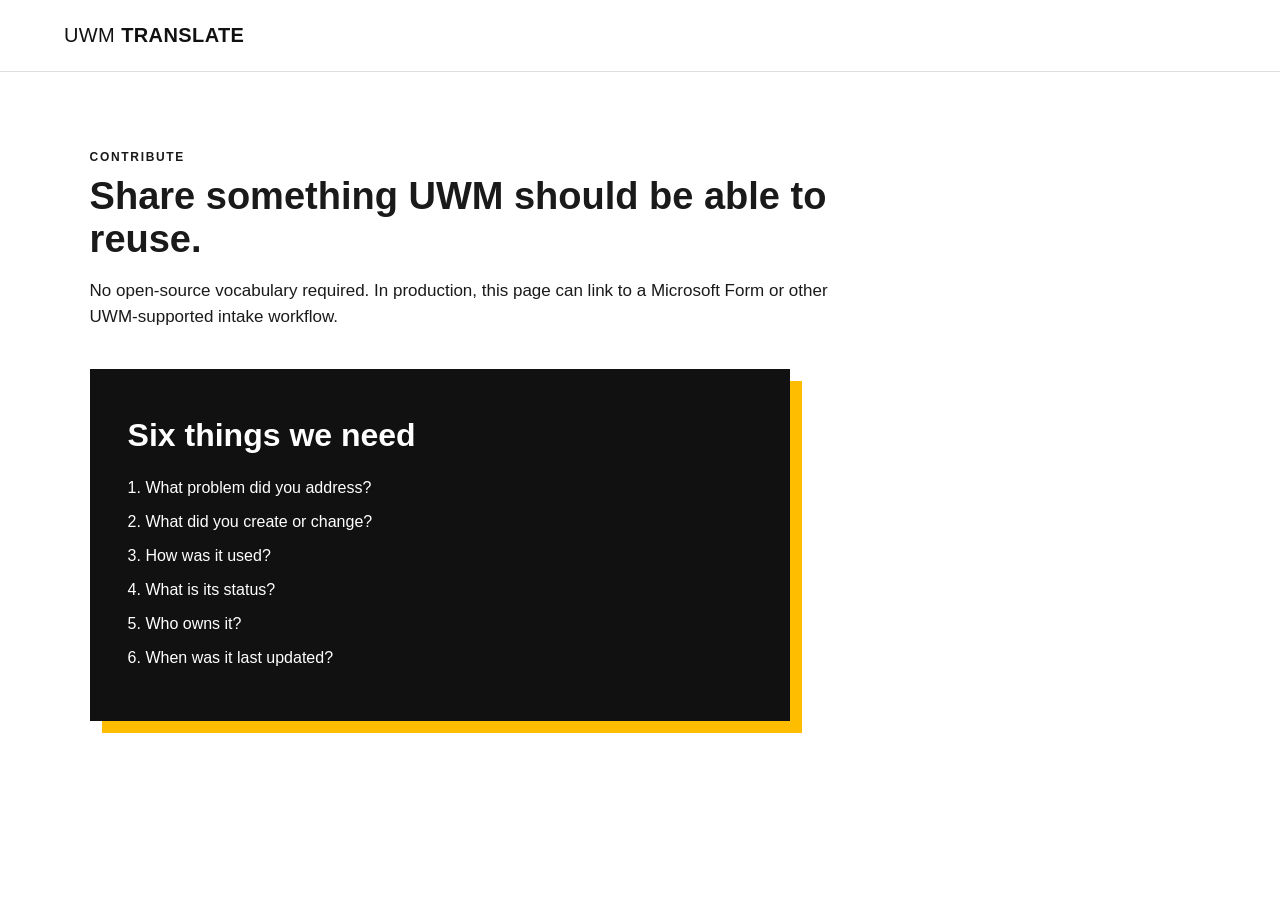
==== contribute.html @ 5f3ccc4c "Add files via upload" ====
<!doctype html><html><head><meta charset='utf-8'><meta name='viewport' content='width=device-width,initial-scale=1'><link rel='stylesheet' href='styles.css'><title>Contribute</title></head><body><header class='nav'><a class='brand' href='index.html'>UWM <b>TRANSLATE</b></a></header><section class='section'><div class='section-head'><span>CONTRIBUTE</span><h2>Share something UWM should be able to reuse.</h2><p>No open-source vocabulary required. In production, this page can link to a Microsoft Form or other UWM-supported intake workflow.</p></div><div class='hero-card' style='max-width:700px'><h2>Six things we need</h2><p>1. What problem did you address?</p><p>2. What did you create or change?</p><p>3. How was it used?</p><p>4. What is its status?</p><p>5. Who owns it?</p><p>6. When was it last updated?</p></div></section></body></html>
---- styles.css ----
:root{--gold:#ffbd00;--black:#111;--cream:#f5f0e5;--gray:#ececec;--ink:#1a1a1a}*{box-sizing:border-box}body{margin:0;font-family:Arial,Helvetica,sans-serif;color:var(--ink);background:#fff}.nav{height:72px;display:flex;align-items:center;justify-content:space-between;padding:0 5vw;border-bottom:1px solid #ddd;position:sticky;top:0;background:#fff;z-index:5}.brand{font-size:20px;color:#111;text-decoration:none;letter-spacing:.02em}.nav nav{display:flex;gap:24px}.nav nav a{font-size:12px;font-weight:700;color:#111;text-decoration:none}.hero{min-height:590px;padding:70px 7vw;display:grid;grid-template-columns:1.05fr .95fr;gap:8vw;align-items:center;background:linear-gradient(110deg,#fff 0 62%,#f2f2f2 62%)}.eyebrow,.section-head span{font-size:12px;font-weight:800;letter-spacing:.14em}.hero h1{font-size:72px;line-height:.88;margin:18px 0}.hero h1 span{color:#9a7200}.lede{font-size:20px;max-width:550px;line-height:1.4}.actions{display:flex;gap:12px;margin-top:30px}.btn{display:inline-block;border:2px solid #111;padding:13px 18px;text-decoration:none;color:#111;font-weight:800;font-size:12px}.primary{background:#111;color:#fff}.hero-card{background:#111;color:#fff;padding:38px;box-shadow:12px 12px 0 var(--gold)}.hero-card h2{font-size:32px;margin:10px 0 25px}.small{font-size:11px;letter-spacing:.15em;color:var(--gold);font-weight:800}.chips{display:flex;flex-wrap:wrap;gap:9px}.chips a{color:#fff;border:1px solid #666;text-decoration:none;padding:10px 12px;font-size:13px}.chips a:hover{border-color:var(--gold)}.dark,.black{background:#151515;color:#fff;padding:65px 7vw}.section,.cream{padding:75px 7vw}.cream{background:var(--cream)}.section-head{max-width:760px;margin-bottom:40px}.section-head h2{font-size:38px;margin:10px 0 12px}.section-head p{font-size:17px;line-height:1.5}.flow{display:grid;grid-template-columns:1fr auto 1fr auto 1fr auto 1fr auto 1fr;gap:15px;align-items:start}.flow i{font-size:26px;color:var(--gold);padding-top:35px}.flow b,.num{color:var(--gold);font-size:13px}.flow h3{margin:8px 0}.flow p{font-size:13px;color:#ccc;line-height:1.45}.grid{display:grid;grid-template-columns:repeat(3,1fr);gap:1px;background:#ccc;border:1px solid #ccc}.domains article{background:#fff;padding:28px;min-height:205px}.domains h3{font-size:22px;margin:14px 0 8px}.domains p{line-height:1.5;color:#555}.domains a,.text-link{font-size:12px;font-weight:800;color:#111;text-decoration:none}.artifact-grid{display:grid;grid-template-columns:repeat(3,1fr);gap:18px;margin-bottom:25px}.artifact{background:#fff;padding:26px;border-top:5px solid #111}.artifact h3{font-size:20px}.artifact p{line-height:1.45}.status{font-size:10px;font-weight:800;letter-spacing:.08em;padding:6px 8px;background:#ddd}.adopted{background:#dcebd8}.pilot{background:#fff0bd}.dev{background:#e2e6ef}.meta{font-size:12px;color:#666}.coverage{border-top:3px solid #111}.row{display:grid;grid-template-columns:1.6fr 1fr 1fr 1fr 1fr;padding:15px 10px;border-bottom:1px solid #ccc;font-size:13px}.header{font-size:10px;font-weight:800;letter-spacing:.08em;background:#f3f3f3}.note{font-size:11px;color:#777}.black{display:grid;grid-template-columns:1fr 1fr;gap:80px}.black h2{font-size:40px;margin:10px 0}.black p{font-size:17px;line-height:1.5}.gold{color:var(--gold)}.goldbtn{border-color:var(--gold);color:#111;background:var(--gold)}footer{padding:30px 7vw;display:flex;justify-content:space-between;font-size:12px}@media(max-width:800px){.nav nav{display:none}.hero{grid-template-columns:1fr;background:#fff}.hero h1{font-size:52px}.grid,.artifact-grid{grid-template-columns:1fr}.flow{grid-template-columns:1fr}.flow i{display:none}.row{grid-template-columns:1fr 1fr;gap:8px}.header{display:none}.black{grid-template-columns:1fr;gap:20px}}
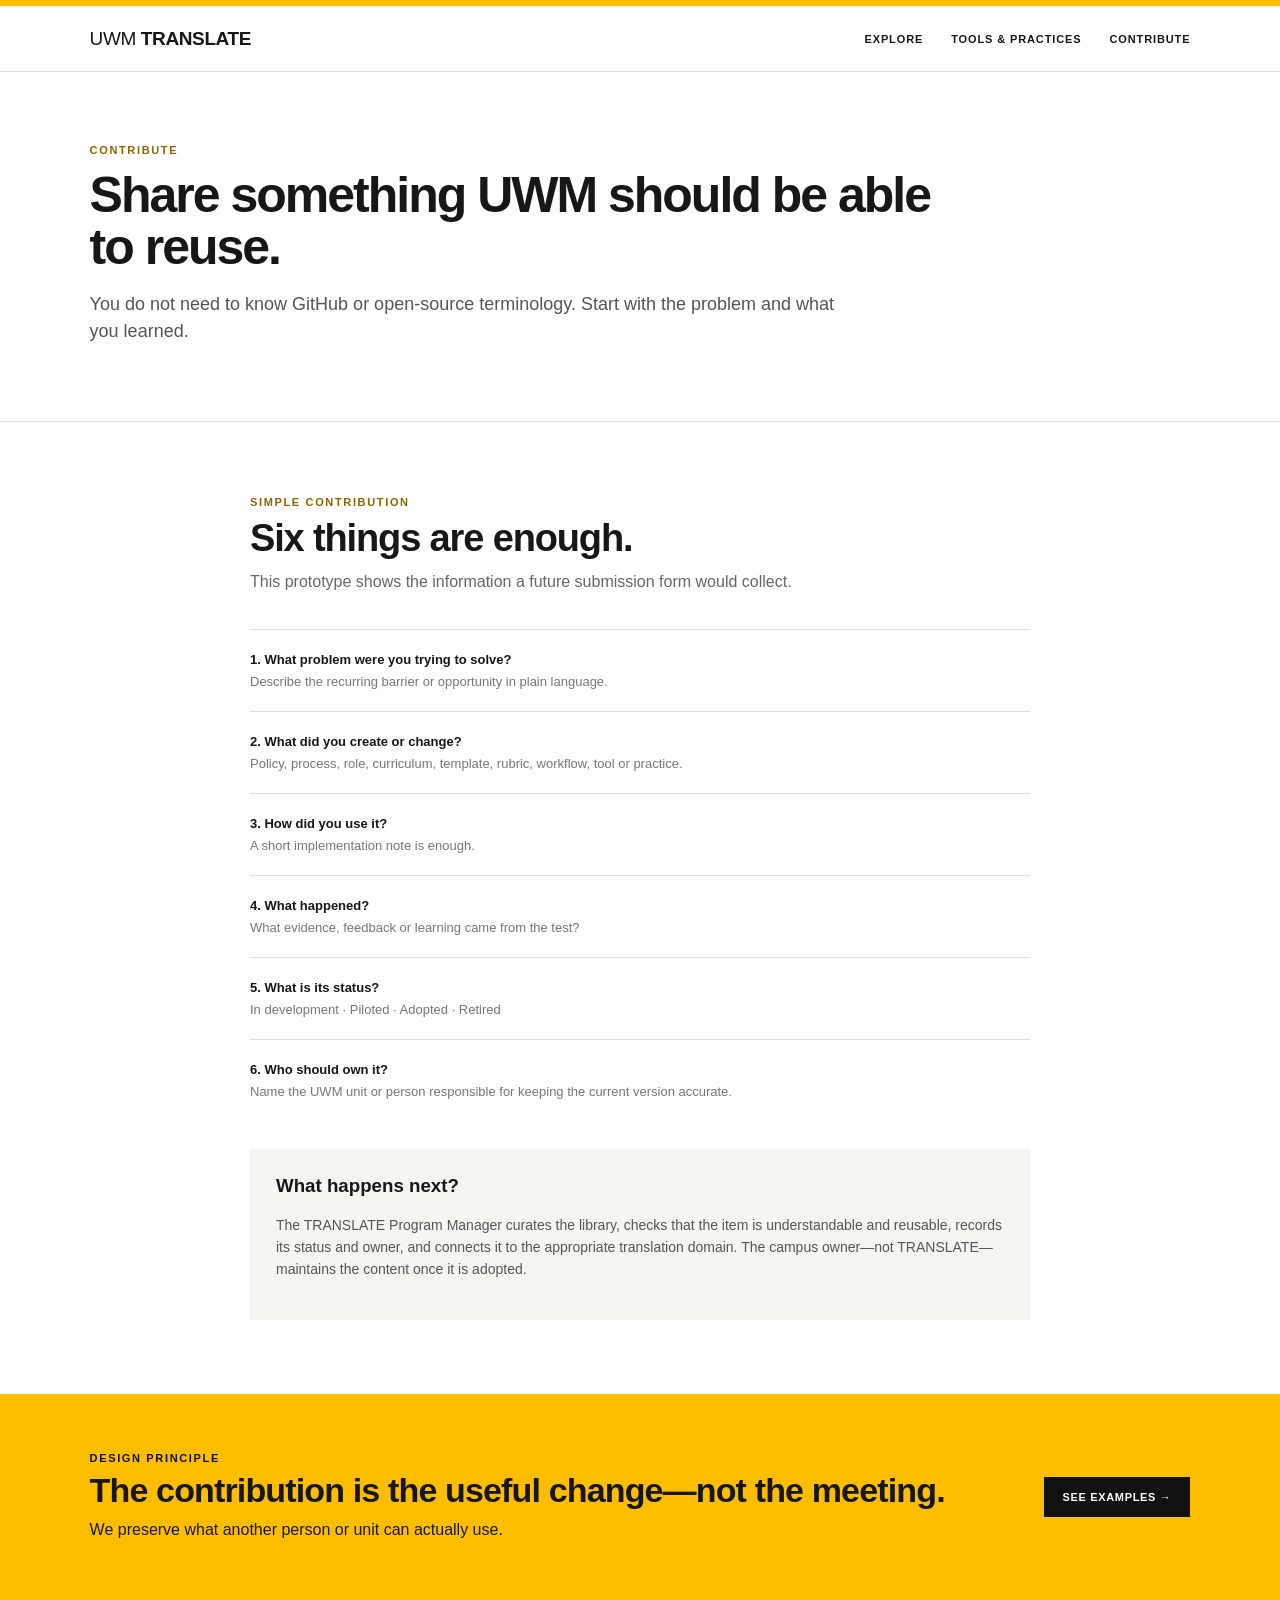
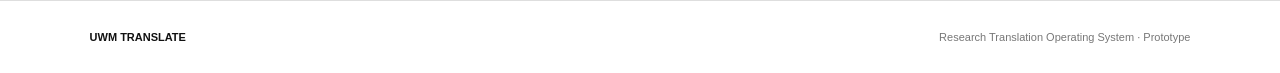
==== commit 42e2949a: "Add files via upload" ====
--- a/contribute.html
+++ b/contribute.html
@@ -1 +1,7 @@
-<!doctype html><html><head><meta charset='utf-8'><meta name='viewport' content='width=device-width,initial-scale=1'><link rel='stylesheet' href='styles.css'><title>Contribute</title></head><body><header class='nav'><a class='brand' href='index.html'>UWM <b>TRANSLATE</b></a></header><section class='section'><div class='section-head'><span>CONTRIBUTE</span><h2>Share something UWM should be able to reuse.</h2><p>No open-source vocabulary required. In production, this page can link to a Microsoft Form or other UWM-supported intake workflow.</p></div><div class='hero-card' style='max-width:700px'><h2>Six things we need</h2><p>1. What problem did you address?</p><p>2. What did you create or change?</p><p>3. How was it used?</p><p>4. What is its status?</p><p>5. Who owns it?</p><p>6. When was it last updated?</p></div></section></body></html>
+<!doctype html><html lang="en"><head><meta charset="utf-8"><meta name="viewport" content="width=device-width,initial-scale=1"><title>Contribute — UWM TRANSLATE</title><link rel="stylesheet" href="styles.css"></head><body>
+<header class="nav"><a class="brand" href="index.html">UWM <b>TRANSLATE</b></a><nav><a href="index.html#explore">EXPLORE</a><a href="library.html">TOOLS & PRACTICES</a><a href="contribute.html">CONTRIBUTE</a></nav></header>
+<main><section class="page-hero"><div class="wrap"><div class="eyebrow">CONTRIBUTE</div><h1>Share something UWM should be able to reuse.</h1><p>You do not need to know GitHub or open-source terminology. Start with the problem and what you learned.</p></div></section>
+<section class="section"><div class="wrap form-shell"><div class="section-head"><div class="eyebrow">SIMPLE CONTRIBUTION</div><h2>Six things are enough.</h2><p>This prototype shows the information a future submission form would collect.</p></div>
+<div class="form-row"><label>1. What problem were you trying to solve?</label><p>Describe the recurring barrier or opportunity in plain language.</p></div><div class="form-row"><label>2. What did you create or change?</label><p>Policy, process, role, curriculum, template, rubric, workflow, tool or practice.</p></div><div class="form-row"><label>3. How did you use it?</label><p>A short implementation note is enough.</p></div><div class="form-row"><label>4. What happened?</label><p>What evidence, feedback or learning came from the test?</p></div><div class="form-row"><label>5. What is its status?</label><p>In development · Piloted · Adopted · Retired</p></div><div class="form-row"><label>6. Who should own it?</label><p>Name the UWM unit or person responsible for keeping the current version accurate.</p></div>
+<div class="example-box"><h3>What happens next?</h3><p>The TRANSLATE Program Manager curates the library, checks that the item is understandable and reusable, records its status and owner, and connects it to the appropriate translation domain. The campus owner—not TRANSLATE—maintains the content once it is adopted.</p></div>
+</div></section><section class="callout"><div class="wrap callout-inner"><div><div class="eyebrow" style="color:#111">DESIGN PRINCIPLE</div><h2>The contribution is the useful change—not the meeting.</h2><p>We preserve what another person or unit can actually use.</p></div><a class="btn" href="library.html">SEE EXAMPLES →</a></div></section></main><footer class="footer"><b>UWM TRANSLATE</b><span>Research Translation Operating System · Prototype</span></footer></body></html>
--- a/styles.css
+++ b/styles.css
@@ -1 +1 @@
-:root{--gold:#ffbd00;--black:#111;--cream:#f5f0e5;--gray:#ececec;--ink:#1a1a1a}*{box-sizing:border-box}body{margin:0;font-family:Arial,Helvetica,sans-serif;color:var(--ink);background:#fff}.nav{height:72px;display:flex;align-items:center;justify-content:space-between;padding:0 5vw;border-bottom:1px solid #ddd;position:sticky;top:0;background:#fff;z-index:5}.brand{font-size:20px;color:#111;text-decoration:none;letter-spacing:.02em}.nav nav{display:flex;gap:24px}.nav nav a{font-size:12px;font-weight:700;color:#111;text-decoration:none}.hero{min-height:590px;padding:70px 7vw;display:grid;grid-template-columns:1.05fr .95fr;gap:8vw;align-items:center;background:linear-gradient(110deg,#fff 0 62%,#f2f2f2 62%)}.eyebrow,.section-head span{font-size:12px;font-weight:800;letter-spacing:.14em}.hero h1{font-size:72px;line-height:.88;margin:18px 0}.hero h1 span{color:#9a7200}.lede{font-size:20px;max-width:550px;line-height:1.4}.actions{display:flex;gap:12px;margin-top:30px}.btn{display:inline-block;border:2px solid #111;padding:13px 18px;text-decoration:none;color:#111;font-weight:800;font-size:12px}.primary{background:#111;color:#fff}.hero-card{background:#111;color:#fff;padding:38px;box-shadow:12px 12px 0 var(--gold)}.hero-card h2{font-size:32px;margin:10px 0 25px}.small{font-size:11px;letter-spacing:.15em;color:var(--gold);font-weight:800}.chips{display:flex;flex-wrap:wrap;gap:9px}.chips a{color:#fff;border:1px solid #666;text-decoration:none;padding:10px 12px;font-size:13px}.chips a:hover{border-color:var(--gold)}.dark,.black{background:#151515;color:#fff;padding:65px 7vw}.section,.cream{padding:75px 7vw}.cream{background:var(--cream)}.section-head{max-width:760px;margin-bottom:40px}.section-head h2{font-size:38px;margin:10px 0 12px}.section-head p{font-size:17px;line-height:1.5}.flow{display:grid;grid-template-columns:1fr auto 1fr auto 1fr auto 1fr auto 1fr;gap:15px;align-items:start}.flow i{font-size:26px;color:var(--gold);padding-top:35px}.flow b,.num{color:var(--gold);font-size:13px}.flow h3{margin:8px 0}.flow p{font-size:13px;color:#ccc;line-height:1.45}.grid{display:grid;grid-template-columns:repeat(3,1fr);gap:1px;background:#ccc;border:1px solid #ccc}.domains article{background:#fff;padding:28px;min-height:205px}.domains h3{font-size:22px;margin:14px 0 8px}.domains p{line-height:1.5;color:#555}.domains a,.text-link{font-size:12px;font-weight:800;color:#111;text-decoration:none}.artifact-grid{display:grid;grid-template-columns:repeat(3,1fr);gap:18px;margin-bottom:25px}.artifact{background:#fff;padding:26px;border-top:5px solid #111}.artifact h3{font-size:20px}.artifact p{line-height:1.45}.status{font-size:10px;font-weight:800;letter-spacing:.08em;padding:6px 8px;background:#ddd}.adopted{background:#dcebd8}.pilot{background:#fff0bd}.dev{background:#e2e6ef}.meta{font-size:12px;color:#666}.coverage{border-top:3px solid #111}.row{display:grid;grid-template-columns:1.6fr 1fr 1fr 1fr 1fr;padding:15px 10px;border-bottom:1px solid #ccc;font-size:13px}.header{font-size:10px;font-weight:800;letter-spacing:.08em;background:#f3f3f3}.note{font-size:11px;color:#777}.black{display:grid;grid-template-columns:1fr 1fr;gap:80px}.black h2{font-size:40px;margin:10px 0}.black p{font-size:17px;line-height:1.5}.gold{color:var(--gold)}.goldbtn{border-color:var(--gold);color:#111;background:var(--gold)}footer{padding:30px 7vw;display:flex;justify-content:space-between;font-size:12px}@media(max-width:800px){.nav nav{display:none}.hero{grid-template-columns:1fr;background:#fff}.hero h1{font-size:52px}.grid,.artifact-grid{grid-template-columns:1fr}.flow{grid-template-columns:1fr}.flow i{display:none}.row{grid-template-columns:1fr 1fr;gap:8px}.header{display:none}.black{grid-template-columns:1fr;gap:20px}}
+:root{--gold:#ffbd00;--black:#111;--ink:#171717;--muted:#676767;--line:#dedede;--soft:#f6f5f2;--white:#fff}*{box-sizing:border-box}html{scroll-behavior:smooth}body{margin:0;font-family:Arial,Helvetica,sans-serif;color:var(--ink);background:var(--white)}a{color:inherit}.nav{height:72px;display:flex;align-items:center;justify-content:space-between;padding:0 7vw;border-top:6px solid var(--gold);border-bottom:1px solid var(--line);background:#fff}.brand{text-decoration:none;font-size:19px;letter-spacing:-.02em}.brand b{font-weight:800}.nav nav{display:flex;gap:28px}.nav nav a{text-decoration:none;font-size:11px;font-weight:800;letter-spacing:.08em}.nav nav a:hover{border-bottom:2px solid var(--gold);padding-bottom:4px}.wrap{max-width:1180px;margin:0 auto}.hero{padding:96px 7vw 92px;border-bottom:1px solid var(--line)}.hero-inner{max-width:900px}.eyebrow{font-size:11px;font-weight:800;letter-spacing:.15em;text-transform:uppercase;color:#8a6500}.hero h1{font-size:64px;line-height:.98;letter-spacing:-.045em;margin:16px 0 22px;max-width:820px}.hero p{font-size:20px;line-height:1.5;color:#555;max-width:700px;margin:0 0 30px}.btn{display:inline-block;text-decoration:none;background:#111;color:#fff;padding:13px 18px;font-size:11px;font-weight:800;letter-spacing:.06em;border:1px solid #111}.btn.alt{background:#fff;color:#111}.section{padding:74px 7vw}.section.soft{background:var(--soft)}.section.dark{background:#111;color:#fff}.section-head{max-width:760px;margin-bottom:34px}.section-head h2{font-size:38px;line-height:1.1;letter-spacing:-.03em;margin:10px 0}.section-head p{font-size:16px;line-height:1.55;color:var(--muted);margin:0}.dark .section-head p{color:#bbb}.domain-list{max-width:980px;border-top:1px solid #bdbdbd}.domain-list a{display:grid;grid-template-columns:42px 1fr 1.15fr 24px;gap:18px;align-items:center;padding:21px 2px;border-bottom:1px solid #bdbdbd;text-decoration:none;transition:.15s}.domain-list a:hover{padding-left:10px;background:rgba(255,255,255,.45)}.domain-list .num{font-size:11px;font-weight:800;color:#8a6500}.domain-list b{font-size:19px}.domain-list span{font-size:14px;line-height:1.4;color:#666}.domain-list em{font-style:normal;font-size:20px}.process{display:grid;grid-template-columns:repeat(4,1fr);gap:0;max-width:1050px;border-top:1px solid #444}.process article{padding:26px 28px 8px 0;border-right:1px solid #444;margin-right:28px}.process article:last-child{border-right:0}.process strong{color:var(--gold);font-size:12px}.process h3{font-size:20px;margin:10px 0 7px}.process p{font-size:14px;line-height:1.5;color:#bbb;margin:0}.artifact-list{max-width:980px;border-top:1px solid var(--line)}.artifact-list a{display:grid;grid-template-columns:120px 1fr 150px 24px;gap:20px;align-items:center;padding:18px 0;border-bottom:1px solid var(--line);text-decoration:none}.artifact-list b{font-size:16px}.artifact-list small{font-size:12px;color:#777}.status{font-size:9px;font-weight:800;letter-spacing:.07em}.status.adopted{color:#32652d}.status.pilot{color:#8a6500}.status.dev{color:#53627c}.text-link{display:inline-block;margin-top:25px;text-decoration:none;font-size:11px;font-weight:800;letter-spacing:.06em}.callout{padding:58px 7vw;background:var(--gold)}.callout-inner{display:flex;align-items:center;justify-content:space-between;gap:50px}.callout h2{font-size:34px;letter-spacing:-.025em;margin:7px 0 8px}.callout p{max-width:680px;font-size:16px;line-height:1.5;margin:0}.page-hero{padding:72px 7vw 58px;border-bottom:1px solid var(--line)}.page-hero h1{font-size:50px;letter-spacing:-.04em;line-height:1.03;margin:14px 0 18px;max-width:850px}.page-hero p{font-size:18px;line-height:1.5;color:#555;max-width:760px}.system-grid{display:grid;grid-template-columns:1fr 1fr;gap:1px;background:var(--line);border:1px solid var(--line);max-width:1000px}.system-grid article{background:#fff;padding:28px}.system-grid h3{font-size:19px;margin:0 0 9px}.system-grid p{font-size:14px;line-height:1.55;color:#666;margin:0}.system-grid .wide{grid-column:1/-1}.label{font-size:10px;font-weight:800;letter-spacing:.12em;color:#8a6500;margin-bottom:8px}.coverage{max-width:1000px;border-top:2px solid #111}.coverage-row{display:grid;grid-template-columns:1.6fr repeat(4,.8fr);gap:10px;padding:14px 8px;border-bottom:1px solid var(--line);font-size:13px;align-items:center}.coverage-row.header{font-size:10px;font-weight:800;letter-spacing:.05em;background:#f5f5f5}.dot{font-weight:800}.library-filter{display:flex;gap:8px;flex-wrap:wrap;margin-bottom:25px}.chip{border:1px solid #bbb;padding:8px 10px;font-size:10px;font-weight:800;letter-spacing:.04em;background:#fff}.artifact-card{max-width:1000px;padding:24px 0;border-top:1px solid var(--line);display:grid;grid-template-columns:140px 1fr;gap:24px}.artifact-card:last-child{border-bottom:1px solid var(--line)}.artifact-card h3{margin:0 0 8px;font-size:20px}.artifact-card p{margin:0;color:#666;font-size:14px;line-height:1.5}.artifact-meta{font-size:11px;line-height:1.7;color:#666}.form-shell{max-width:780px}.form-row{padding:22px 0;border-top:1px solid var(--line)}.form-row:last-child{border-bottom:1px solid var(--line)}.form-row label{display:block;font-size:13px;font-weight:800;margin-bottom:7px}.form-row p{font-size:13px;color:#777;margin:0}.example-box{background:var(--soft);padding:26px;max-width:780px;margin-top:28px}.example-box h3{margin-top:0}.example-box p{font-size:14px;line-height:1.55;color:#555}.footer{padding:30px 7vw;border-top:1px solid var(--line);display:flex;justify-content:space-between;gap:20px;font-size:11px;color:#777}.footer b{color:#111}@media(max-width:820px){.nav{padding:0 5vw}.nav nav{gap:13px}.nav nav a{font-size:9px}.hero,.section,.page-hero,.callout{padding-left:6vw;padding-right:6vw}.hero h1{font-size:46px}.page-hero h1{font-size:40px}.domain-list a{grid-template-columns:34px 1fr 22px}.domain-list span{grid-column:2/3}.process{grid-template-columns:1fr 1fr}.process article:nth-child(2){border-right:0}.artifact-list a{grid-template-columns:1fr 24px}.artifact-list .status,.artifact-list small{grid-column:1/2}.callout-inner{display:block}.callout .btn{margin-top:22px}.system-grid{grid-template-columns:1fr}.system-grid .wide{grid-column:auto}.coverage-row{grid-template-columns:1.4fr repeat(2,.7fr)}.coverage-row>*:nth-child(4),.coverage-row>*:nth-child(5){display:none}.artifact-card{grid-template-columns:1fr}.footer{display:block}.footer span{display:block;margin-top:6px}}
